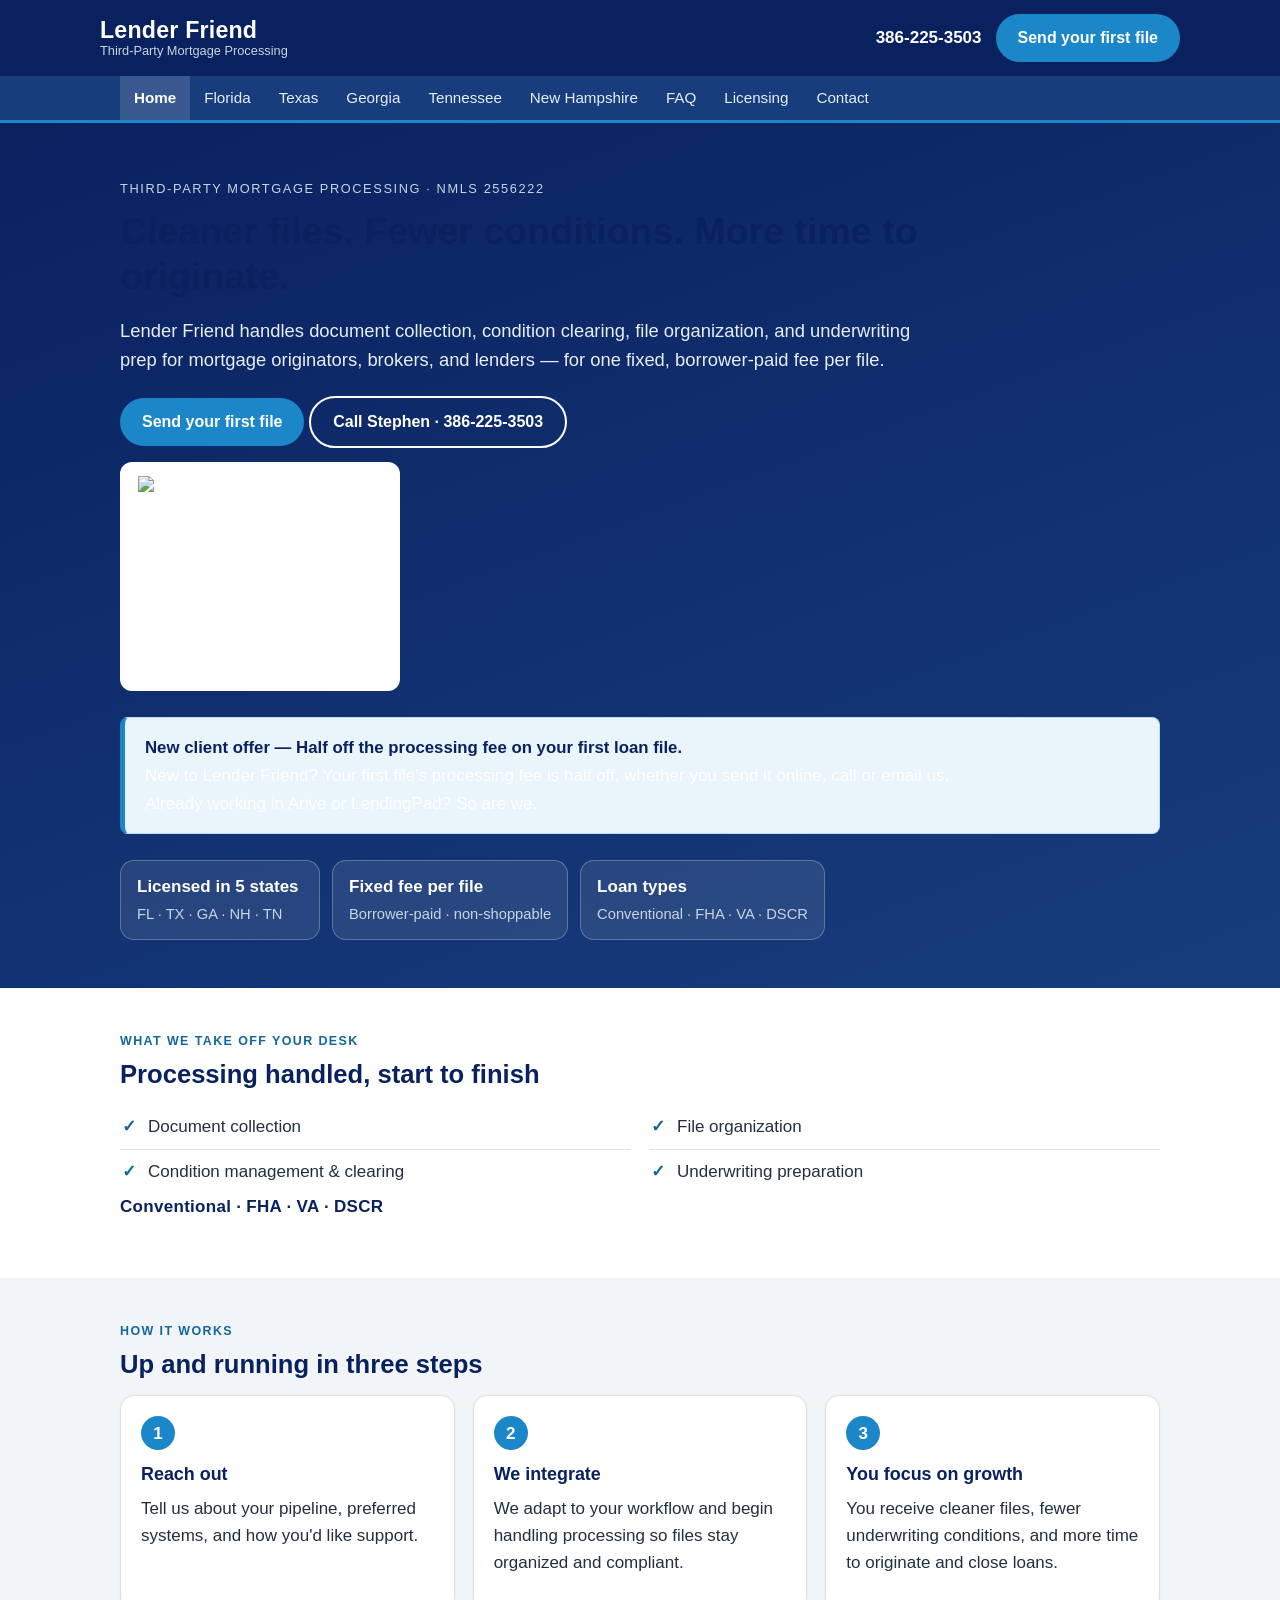
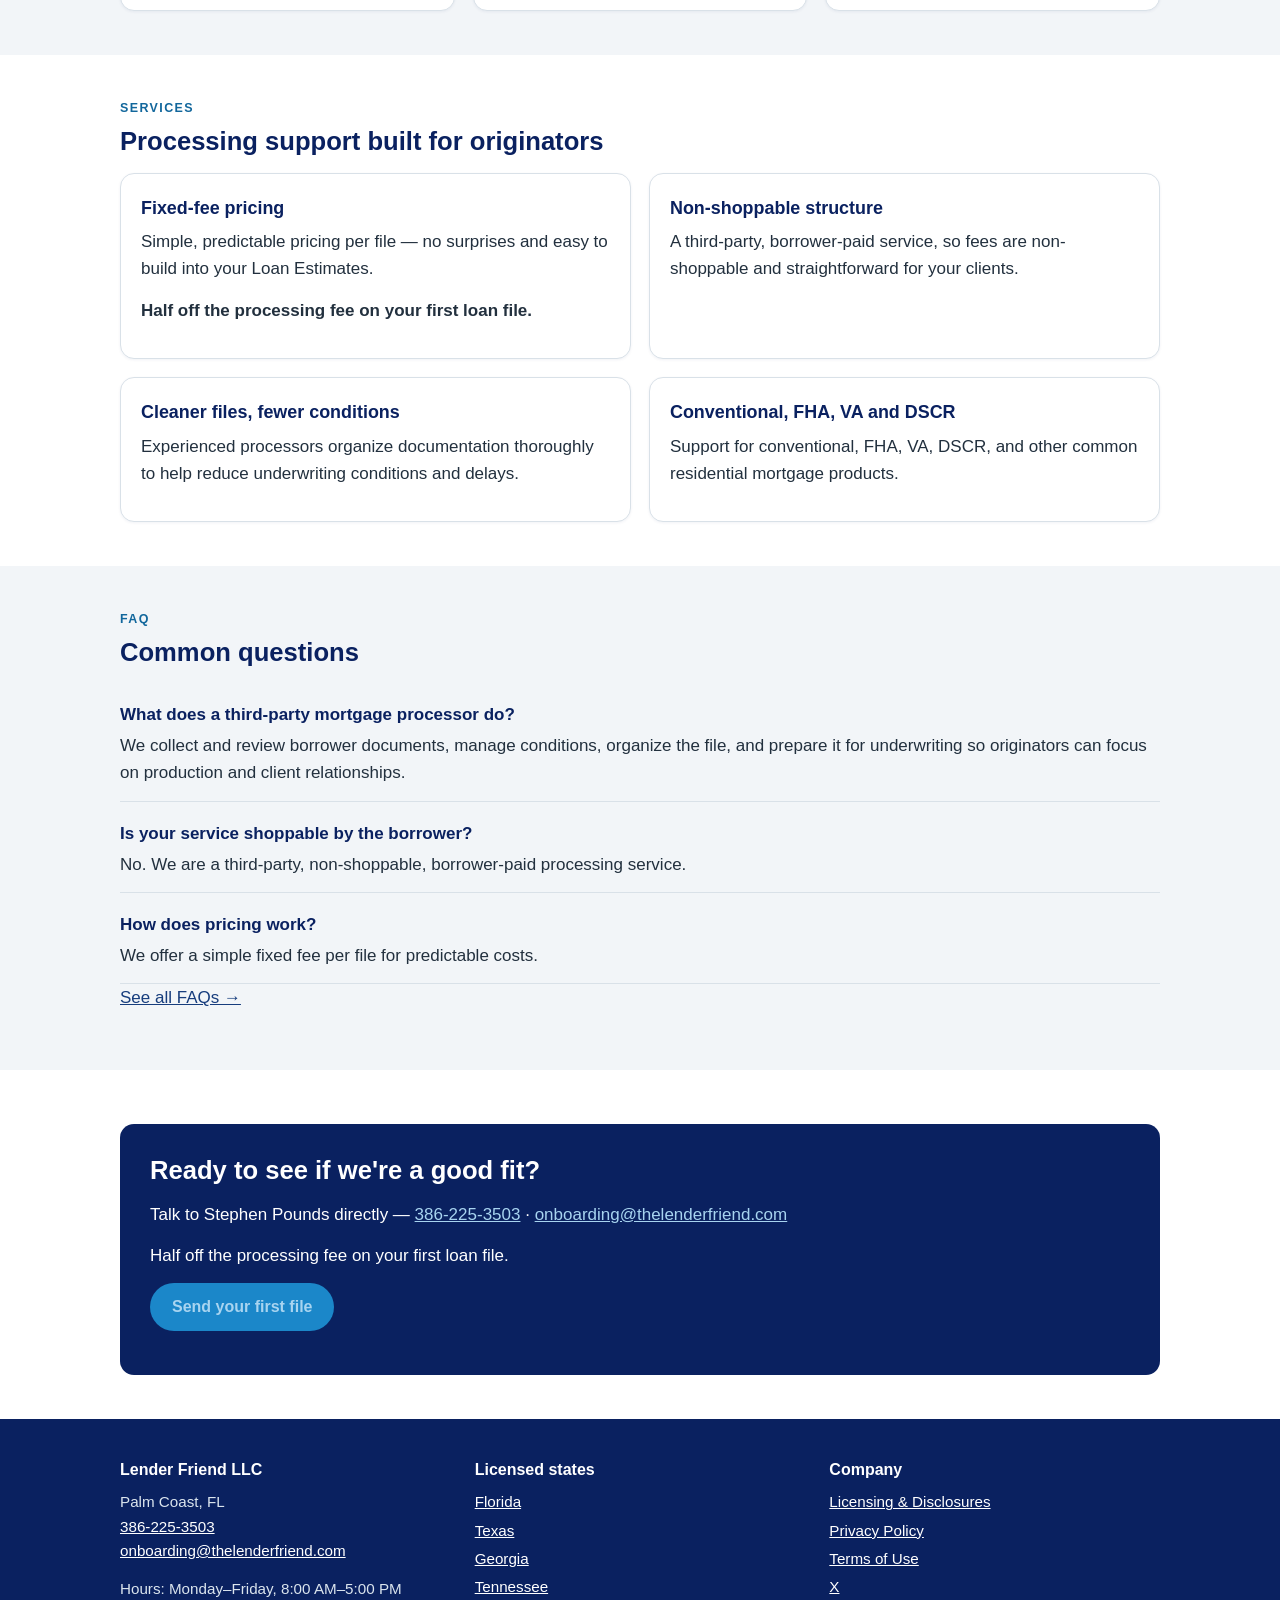
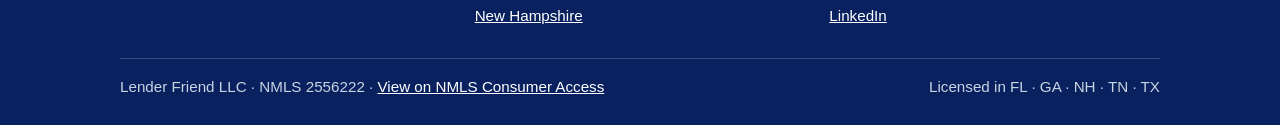
==== index.html @ 9399fd05 "Lender Friend static site: page-for-page rebuild of thelenderfriend.com (logo-matched theme v2)" ====
<!DOCTYPE html>
<html lang="en">
<head>
<meta charset="utf-8">
<meta name="viewport" content="width=device-width, initial-scale=1">
<title>Third-Party Mortgage Processing for Loan Originators</title>
<meta name="description" content="Lender Friend provides third-party mortgage processing — document collection, condition clearing, file organization, and underwriting prep — for one fixed, borrower-paid fee per file. Licensed in FL, TX, GA, NH, and TN.">
<link rel="stylesheet" href="/assets/style.css">
</head>
<body>
<header class="site-header">
  <div class="wrap header-inner">
    <a class="wordmark" href="/">
      <span class="name">Lender Friend</span>
      <span class="tag">Third-Party Mortgage Processing</span>
    </a>
    <div class="header-cta">
      <a class="phone" href="tel:+13862253503">386-225-3503</a>
      <a class="btn" href="/contact">Send your first file</a>
    </div>
  </div>
  <nav class="main-nav" aria-label="Main">
    <div class="wrap">
      <ul>
        <li><a href="/" aria-current="page">Home</a></li>
        <li><a href="/florida-mortgage-processor">Florida</a></li>
        <li><a href="/texas-mortgage-processor">Texas</a></li>
        <li><a href="/georgia-mortgage-processor">Georgia</a></li>
        <li><a href="/tennessee">Tennessee</a></li>
        <li><a href="/new-hampshire">New Hampshire</a></li>
        <li><a href="/faq-ready">FAQ</a></li>
        <li><a href="/licensing">Licensing</a></li>
        <li><a href="/contact">Contact</a></li>
      </ul>
    </div>
  </nav>
</header>

<main>
  <div class="hero">
    <div class="wrap">
      <p class="eyebrow">Third-party mortgage processing · NMLS 2556222</p>
      <h1>Cleaner files. Fewer conditions. More time to originate.</h1>
      <p class="lede">Lender Friend handles document collection, condition clearing, file organization, and underwriting prep for mortgage originators, brokers, and lenders — for one fixed, borrower-paid fee per file.</p>
      <p>
        <a class="btn" href="/contact">Send your first file</a>
        <a class="btn secondary" href="tel:+13862253503">Call Stephen · 386-225-3503</a>
      </p>

      <img class="hero-logo" src="/assets/logo.webp" alt="Lender Friend logo" width="550" height="454">
      <div class="offer-banner">
        <p><span class="offer-title">New client offer — Half off the processing fee on your first loan file.</span></p>
        <p>New to Lender Friend? Your first file's processing fee is half off, whether you send it online, call or email us.</p>
        <p>Already working in Arive or LendingPad? So are we.</p>
      </div>

      <div class="badges">
        <div class="badge"><strong>Licensed in 5 states</strong><span>FL · TX · GA · NH · TN</span></div>
        <div class="badge"><strong>Fixed fee per file</strong><span>Borrower-paid · non-shoppable</span></div>
        <div class="badge"><strong>Loan types</strong><span>Conventional · FHA · VA · DSCR</span></div>
      </div>
    </div>
  </div>

  <section class="block">
    <div class="wrap">
      <p class="kicker">What we take off your desk</p>
      <h2>Processing handled, start to finish</h2>
      <div class="grid cols-2">
        <ul class="checks">
          <li>Document collection</li>
          <li>Condition management &amp; clearing</li>
        </ul>
        <ul class="checks">
          <li>File organization</li>
          <li>Underwriting preparation</li>
        </ul>
      </div>
      <p class="loan-types">Conventional · FHA · VA · DSCR</p>
    </div>
  </section>

  <section class="block alt">
    <div class="wrap">
      <p class="kicker">How it works</p>
      <h2>Up and running in three steps</h2>
      <div class="grid cols-3 steps">
        <div class="step">
          <span class="num">1</span>
          <h3>Reach out</h3>
          <p>Tell us about your pipeline, preferred systems, and how you'd like support.</p>
        </div>
        <div class="step">
          <span class="num">2</span>
          <h3>We integrate</h3>
          <p>We adapt to your workflow and begin handling processing so files stay organized and compliant.</p>
        </div>
        <div class="step">
          <span class="num">3</span>
          <h3>You focus on growth</h3>
          <p>You receive cleaner files, fewer underwriting conditions, and more time to originate and close loans.</p>
        </div>
      </div>
    </div>
  </section>

  <section class="block">
    <div class="wrap">
      <p class="kicker">Services</p>
      <h2>Processing support built for originators</h2>
      <div class="grid cols-2">
        <div class="card">
          <h3>Fixed-fee pricing</h3>
          <p>Simple, predictable pricing per file — no surprises and easy to build into your Loan Estimates.</p>
          <p><strong>Half off the processing fee on your first loan file.</strong></p>
        </div>
        <div class="card">
          <h3>Non-shoppable structure</h3>
          <p>A third-party, borrower-paid service, so fees are non-shoppable and straightforward for your clients.</p>
        </div>
        <div class="card">
          <h3>Cleaner files, fewer conditions</h3>
          <p>Experienced processors organize documentation thoroughly to help reduce underwriting conditions and delays.</p>
        </div>
        <div class="card">
          <h3>Conventional, FHA, VA and DSCR</h3>
          <p>Support for conventional, FHA, VA, DSCR, and other common residential mortgage products.</p>
        </div>
      </div>
    </div>
  </section>

  <section class="block alt">
    <div class="wrap">
      <p class="kicker">FAQ</p>
      <h2>Common questions</h2>
      <div class="faq-item">
        <p class="q">What does a third-party mortgage processor do?</p>
        <p>We collect and review borrower documents, manage conditions, organize the file, and prepare it for underwriting so originators can focus on production and client relationships.</p>
      </div>
      <div class="faq-item">
        <p class="q">Is your service shoppable by the borrower?</p>
        <p>No. We are a third-party, non-shoppable, borrower-paid processing service.</p>
      </div>
      <div class="faq-item">
        <p class="q">How does pricing work?</p>
        <p>We offer a simple fixed fee per file for predictable costs.</p>
      </div>
      <p><a href="/faq-ready">See all FAQs →</a></p>
    </div>
  </section>

  <section class="block">
    <div class="wrap">
      <div class="cta-band">
        <h2>Ready to see if we're a good fit?</h2>
        <p>Talk to Stephen Pounds directly — <a href="tel:+13862253503">386-225-3503</a> · <a href="mailto:onboarding@thelenderfriend.com">onboarding@thelenderfriend.com</a></p>
        <p>Half off the processing fee on your first loan file.</p>
        <p><a class="btn" href="/contact">Send your first file</a></p>
      </div>
    </div>
  </section>
</main>

<footer class="site-footer">
  <div class="wrap">
    <div class="footer-grid">
      <div>
        <h3>Lender Friend LLC</h3>
        <p>Palm Coast, FL<br>
        <a href="tel:+13862253503">386-225-3503</a><br>
        <a href="mailto:onboarding@thelenderfriend.com">onboarding@thelenderfriend.com</a></p>
        <p>Hours: Monday–Friday, 8:00 AM–5:00 PM</p>
      </div>
      <div>
        <h3>Licensed states</h3>
        <ul>
          <li><a href="/florida-mortgage-processor">Florida</a></li>
          <li><a href="/texas-mortgage-processor">Texas</a></li>
          <li><a href="/georgia-mortgage-processor">Georgia</a></li>
          <li><a href="/tennessee">Tennessee</a></li>
          <li><a href="/new-hampshire">New Hampshire</a></li>
        </ul>
      </div>
      <div>
        <h3>Company</h3>
        <ul>
          <li><a href="/licensing">Licensing &amp; Disclosures</a></li>
          <li><a href="/privacy">Privacy Policy</a></li>
          <li><a href="/terms">Terms of Use</a></li>
          <li><a href="https://x.com/TheLenderFriend" rel="noopener">X</a></li>
          <li><a href="https://www.linkedin.com/company/thelenderfriend" rel="noopener">LinkedIn</a></li>
        </ul>
      </div>
    </div>
    <div class="footer-bottom">
      <span>Lender Friend LLC · NMLS 2556222 · <a href="https://www.nmlsconsumeraccess.org" rel="noopener">View on NMLS Consumer Access</a></span>
      <span>Licensed in FL · GA · NH · TN · TX</span>
    </div>
  </div>
</footer>
</body>
</html>
---- assets/style.css ----
/* Lender Friend — static site styles. No frameworks, no build step. */
:root{
  --navy:#0a2160;
  --navy-light:#173d7d;
  --accent:#1b87c9;
  --accent-dark:#12679c;
  --ink:#22303e;
  --muted:#5a6a78;
  --bg:#ffffff;
  --bg-alt:#f2f5f8;
  --line:#d9e1e8;
  --radius:14px;
}
*{box-sizing:border-box}
html{scroll-behavior:smooth}
body{
  margin:0;
  font-family:-apple-system,BlinkMacSystemFont,"Segoe UI",Roboto,"Helvetica Neue",Arial,sans-serif;
  color:var(--ink);
  background:var(--bg);
  line-height:1.6;
  font-size:17px;
}
a{color:var(--navy-light);text-decoration:underline}
a:hover{color:var(--accent-dark)}
.wrap{max-width:1080px;margin:0 auto;padding:0 20px}

/* Header */
.site-header{background:var(--navy);color:#fff}
.header-inner{display:flex;align-items:center;justify-content:space-between;gap:16px;padding:14px 0;flex-wrap:wrap}
.wordmark{color:#fff;text-decoration:none;line-height:1.15}
.wordmark .name{display:block;font-size:1.45rem;font-weight:700;letter-spacing:.2px}
.wordmark .tag{display:block;font-size:.8rem;color:#c8d5e2;font-weight:400}
.header-cta{display:flex;align-items:center;gap:14px;flex-wrap:wrap}
.header-cta .phone{color:#fff;text-decoration:none;font-weight:600;white-space:nowrap}
.btn{display:inline-block;background:var(--accent);color:#fff;text-decoration:none;font-weight:600;
  padding:11px 22px;border-radius:999px;border:0;cursor:pointer;font-size:1rem;transition:background .15s ease}
.btn:hover{background:var(--accent-dark);color:#fff}
.btn.secondary{background:transparent;border:2px solid #fff;color:#fff}
.btn.secondary:hover{border-color:#7fc3e8;color:#7fc3e8}
.main-nav{background:var(--navy-light);border-bottom:3px solid var(--accent)}
.main-nav ul{list-style:none;margin:0;padding:0;display:flex;flex-wrap:wrap}
.main-nav a{display:block;color:#e7eef5;text-decoration:none;padding:10px 14px;font-size:.95rem}
.main-nav a:hover{background:rgba(255,255,255,.08);color:#fff}
.main-nav a[aria-current="page"]{background:rgba(255,255,255,.14);color:#fff;font-weight:600}

/* Hero */
.hero{background:linear-gradient(160deg,var(--navy) 0%,var(--navy-light) 100%);color:#fff;padding:56px 0 48px}
.hero .eyebrow{text-transform:uppercase;letter-spacing:1.6px;font-size:.8rem;color:#c8d5e2;margin:0 0 10px}
.hero h1{font-size:2.35rem;line-height:1.2;margin:0 0 16px;max-width:22em}
.hero p.lede{font-size:1.15rem;color:#e7eef5;max-width:44em;margin:0 0 22px}
.hero .badges{display:flex;gap:12px;flex-wrap:wrap;margin-top:26px}
.badge{background:rgba(255,255,255,.09);border:1px solid rgba(255,255,255,.25);border-radius:var(--radius);
  padding:12px 16px;min-width:200px}
.badge strong{display:block;color:#fff}
.badge span{color:#c8d5e2;font-size:.92rem}
.offer-banner{background:#eaf4fb;border:1px solid #bcdcf2;border-left:5px solid var(--accent);
  border-radius:8px;padding:16px 20px;margin:26px 0}
.offer-banner p{margin:0}
.offer-banner .offer-title{font-weight:700;color:var(--navy);font-size:1.05rem}
.offer-banner .fineprint{font-size:.88rem;color:var(--muted);margin-top:6px}

/* Sections */
section.block{padding:44px 0}
section.block.alt{background:var(--bg-alt)}
.kicker{text-transform:uppercase;letter-spacing:1.4px;font-size:.78rem;color:var(--accent-dark);
  font-weight:700;margin:0 0 6px}
h1{font-size:2rem;line-height:1.25;color:var(--navy)}
h2{font-size:1.6rem;line-height:1.3;color:var(--navy);margin:0 0 14px}
h3{font-size:1.12rem;color:var(--navy);margin:0 0 6px}
p{margin:0 0 14px}
.grid{display:grid;gap:18px}
.grid.cols-2{grid-template-columns:repeat(2,1fr)}
.grid.cols-3{grid-template-columns:repeat(3,1fr)}
.grid.cols-4{grid-template-columns:repeat(4,1fr)}
.card{background:#fff;border:1px solid var(--line);border-radius:var(--radius);padding:20px;
  box-shadow:0 1px 3px rgba(10,33,96,.06)}
section.alt .card{background:#fff}
ul.checks{list-style:none;margin:0;padding:0}
ul.checks li{padding:8px 0 8px 28px;position:relative;border-bottom:1px solid var(--line)}
ul.checks li:last-child{border-bottom:0}
ul.checks li::before{content:"✓";position:absolute;left:2px;color:var(--accent-dark);font-weight:700}
.steps{counter-reset:step}
.step{background:#fff;border:1px solid var(--line);border-radius:var(--radius);padding:20px;
  box-shadow:0 1px 3px rgba(10,33,96,.06)}
.step .num{display:inline-flex;align-items:center;justify-content:center;width:34px;height:34px;
  border-radius:50%;background:var(--accent);color:#fff;font-weight:700;margin-bottom:10px}
.faq-item{border-bottom:1px solid var(--line);padding:14px 0}
.faq-item:last-child{border-bottom:0}
.faq-item p{margin:4px 0 0}
.faq-item .q{font-weight:700;color:var(--navy)}
.loan-types{font-weight:600;color:var(--navy);letter-spacing:.3px}
table.licenses{width:100%;border-collapse:collapse;margin:14px 0 20px}
table.licenses th,table.licenses td{border:1px solid var(--line);padding:10px 12px;text-align:left}
table.licenses th{background:var(--navy);color:#fff}
table.licenses tr:nth-child(even) td{background:var(--bg-alt)}
.cta-band{background:var(--navy);color:#fff;border-radius:var(--radius);padding:30px;margin:10px 0 0}
.cta-band h2{color:#fff}
.cta-band a{color:#a8d4f0}
.state-links{font-size:.95rem;color:var(--muted)}
.legal h2{margin-top:30px}
.legal h2:first-of-type{margin-top:18px}

/* Contact form */
form.contact{display:grid;gap:14px;max-width:640px}
form.contact label{font-weight:600;color:var(--navy);display:block;margin-bottom:4px}
form.contact input,form.contact textarea{width:100%;padding:11px 12px;border:1px solid var(--line);
  border-radius:8px;font:inherit;background:#fff}
form.contact input:focus,form.contact textarea:focus{outline:2px solid var(--accent);outline-offset:1px}
.form-note{font-size:.9rem;color:var(--muted)}

/* Footer */
.site-footer{background:var(--navy);color:#dbe5ee;margin-top:0;padding:38px 0 26px;font-size:.95rem}
.site-footer a{color:#fff}
.footer-grid{display:grid;grid-template-columns:repeat(3,1fr);gap:24px}
.site-footer h3{color:#fff;font-size:1rem;margin-bottom:8px}
.site-footer ul{list-style:none;margin:0;padding:0}
.site-footer li{margin:4px 0}
.footer-bottom{border-top:1px solid rgba(255,255,255,.2);margin-top:26px;padding-top:16px;
  display:flex;justify-content:space-between;gap:14px;flex-wrap:wrap;color:#c8d5e2}

@media (max-width:820px){
  .grid.cols-2,.grid.cols-3,.grid.cols-4,.footer-grid{grid-template-columns:1fr}
  .hero h1{font-size:1.8rem}
  h1{font-size:1.6rem}
  .header-inner{flex-direction:column;align-items:flex-start}
}
.hero-logo{max-width:280px;width:60%;height:auto;display:block;margin:.5rem 0 1.25rem;background:#fff;padding:14px 18px;border-radius:12px}
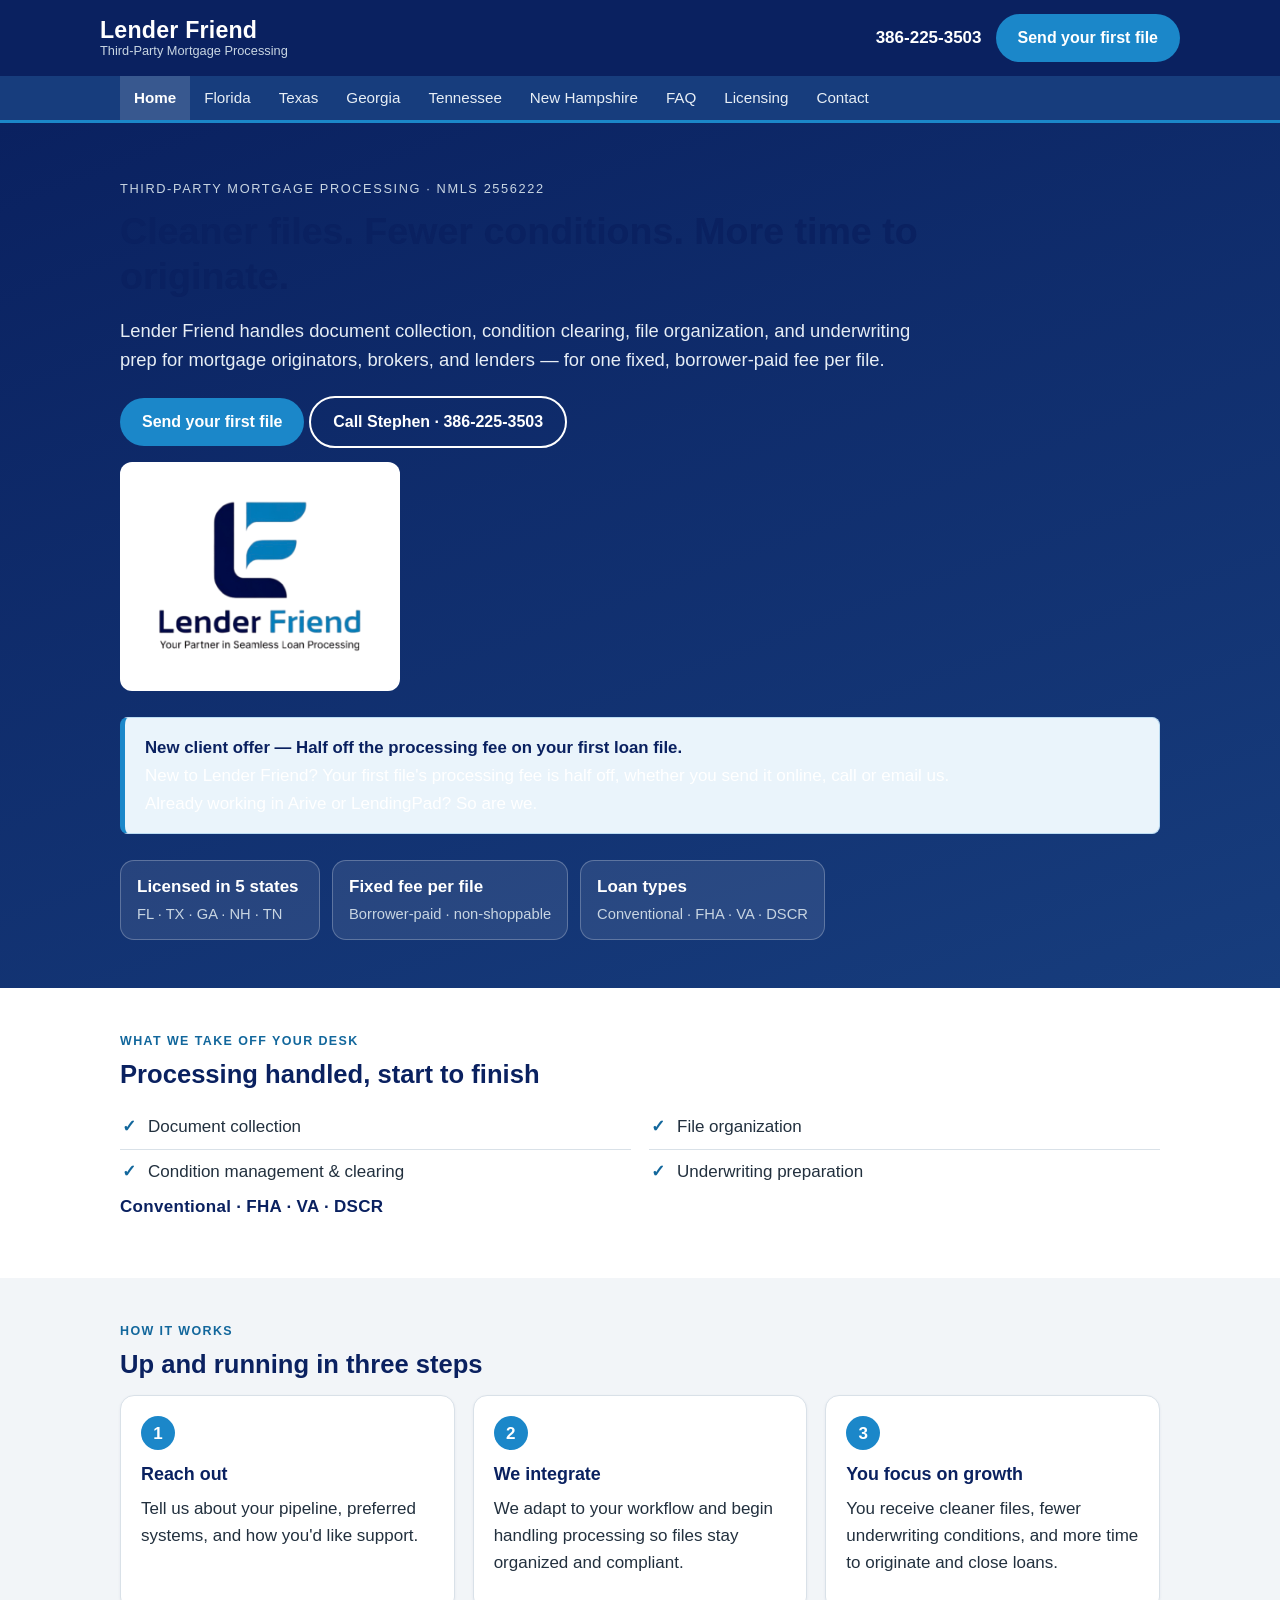
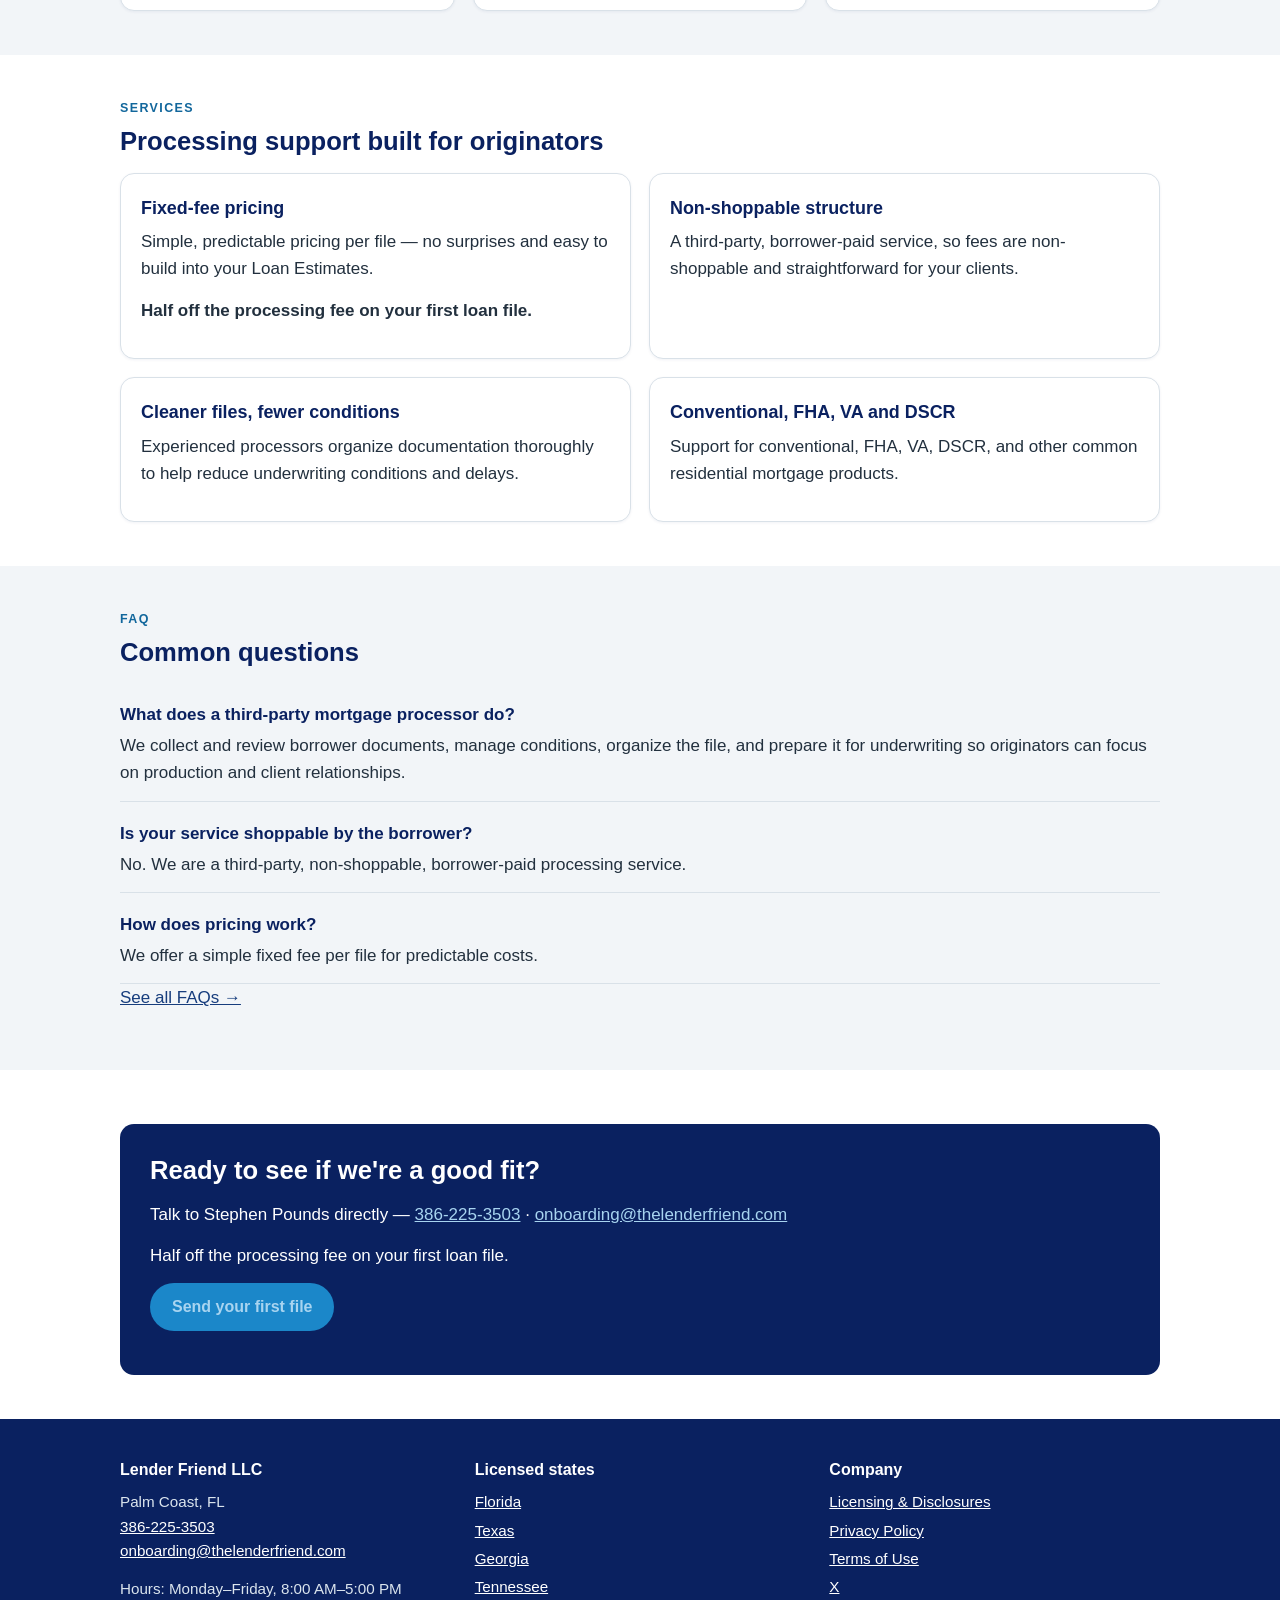
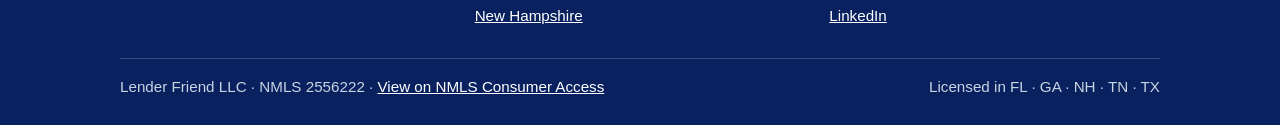
==== commit c6d591a0: "Embed logo as data URI on home pages (binary assets cannot ride the snapshot push)" ====
--- a/index.html
+++ b/index.html
@@ -47,7 +47,7 @@
         <a class="btn secondary" href="tel:+13862253503">Call Stephen · 386-225-3503</a>
       </p>
 
-      <img class="hero-logo" src="/assets/logo.webp" alt="Lender Friend logo" width="550" height="454">
+      <img class="hero-logo" src="[data-uri]" alt="Lender Friend logo" width="550" height="454">
       <div class="offer-banner">
         <p><span class="offer-title">New client offer — Half off the processing fee on your first loan file.</span></p>
         <p>New to Lender Friend? Your first file's processing fee is half off, whether you send it online, call or email us.</p>
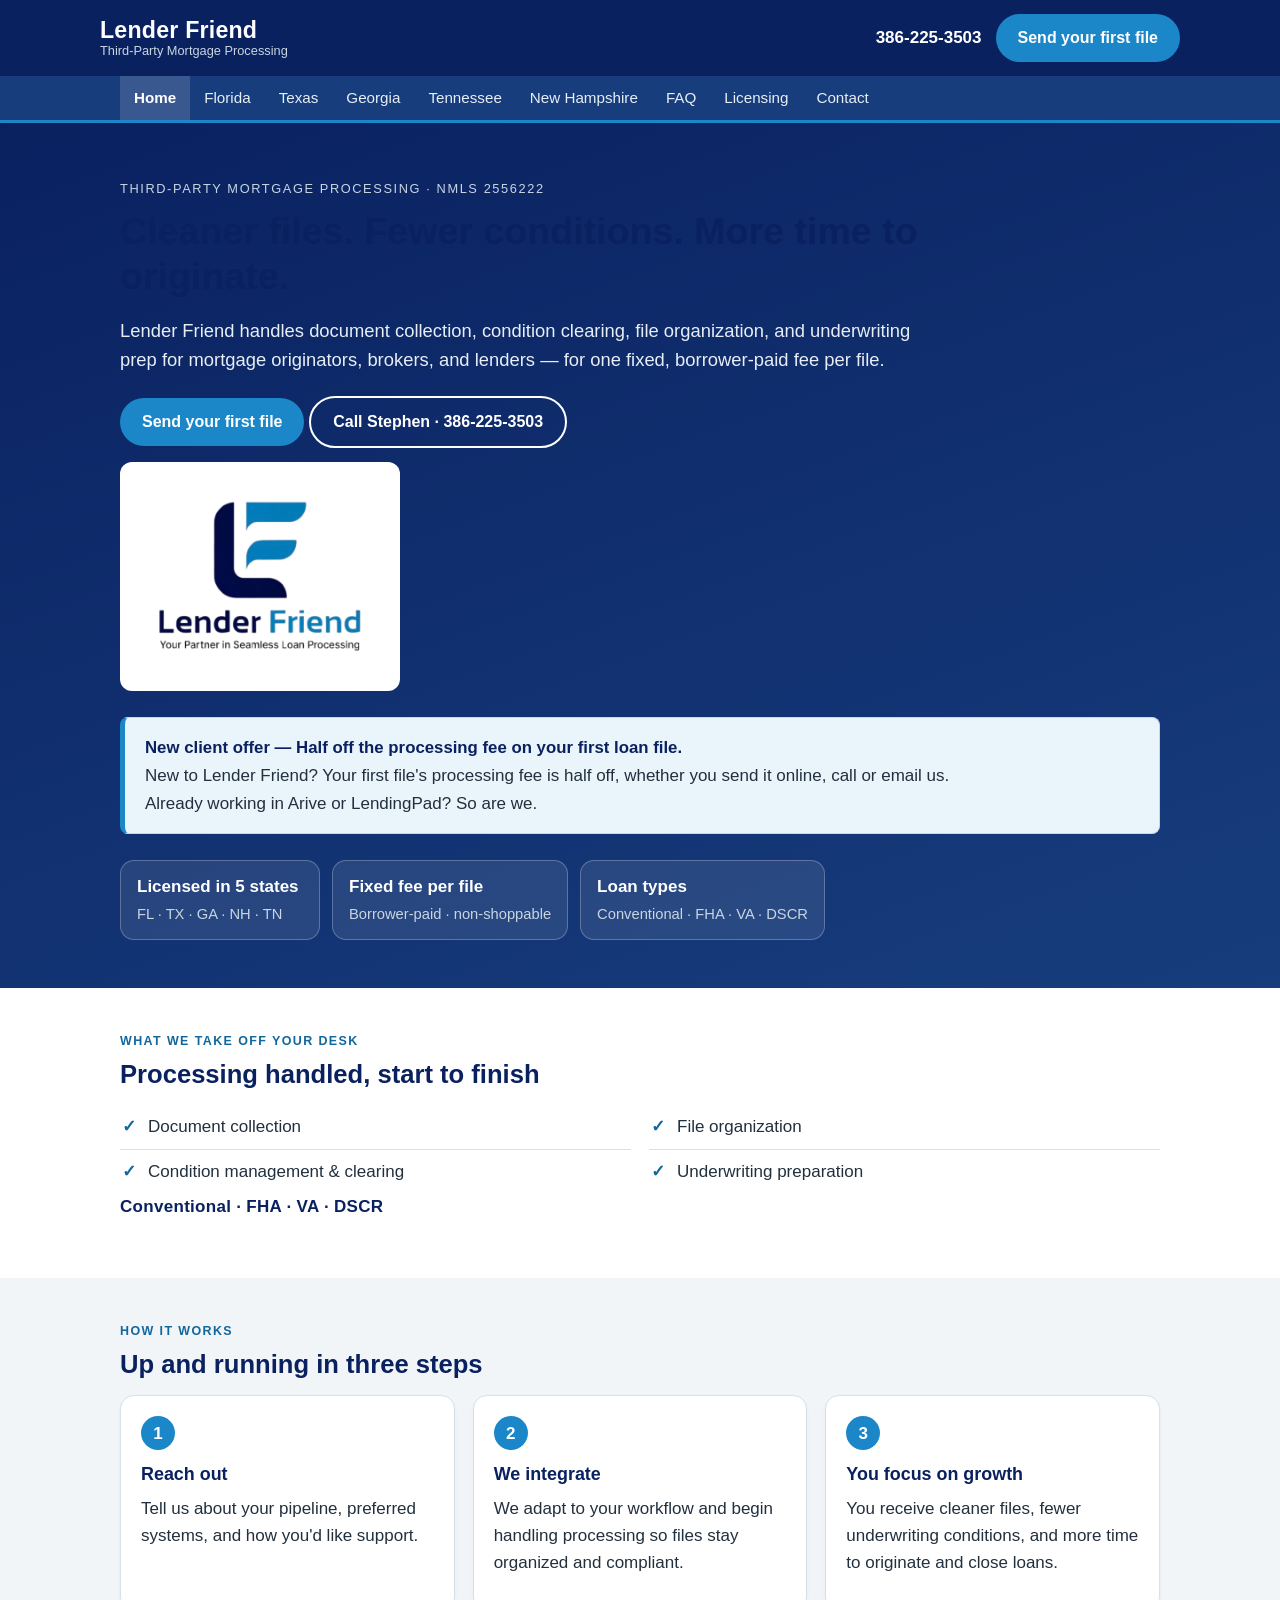
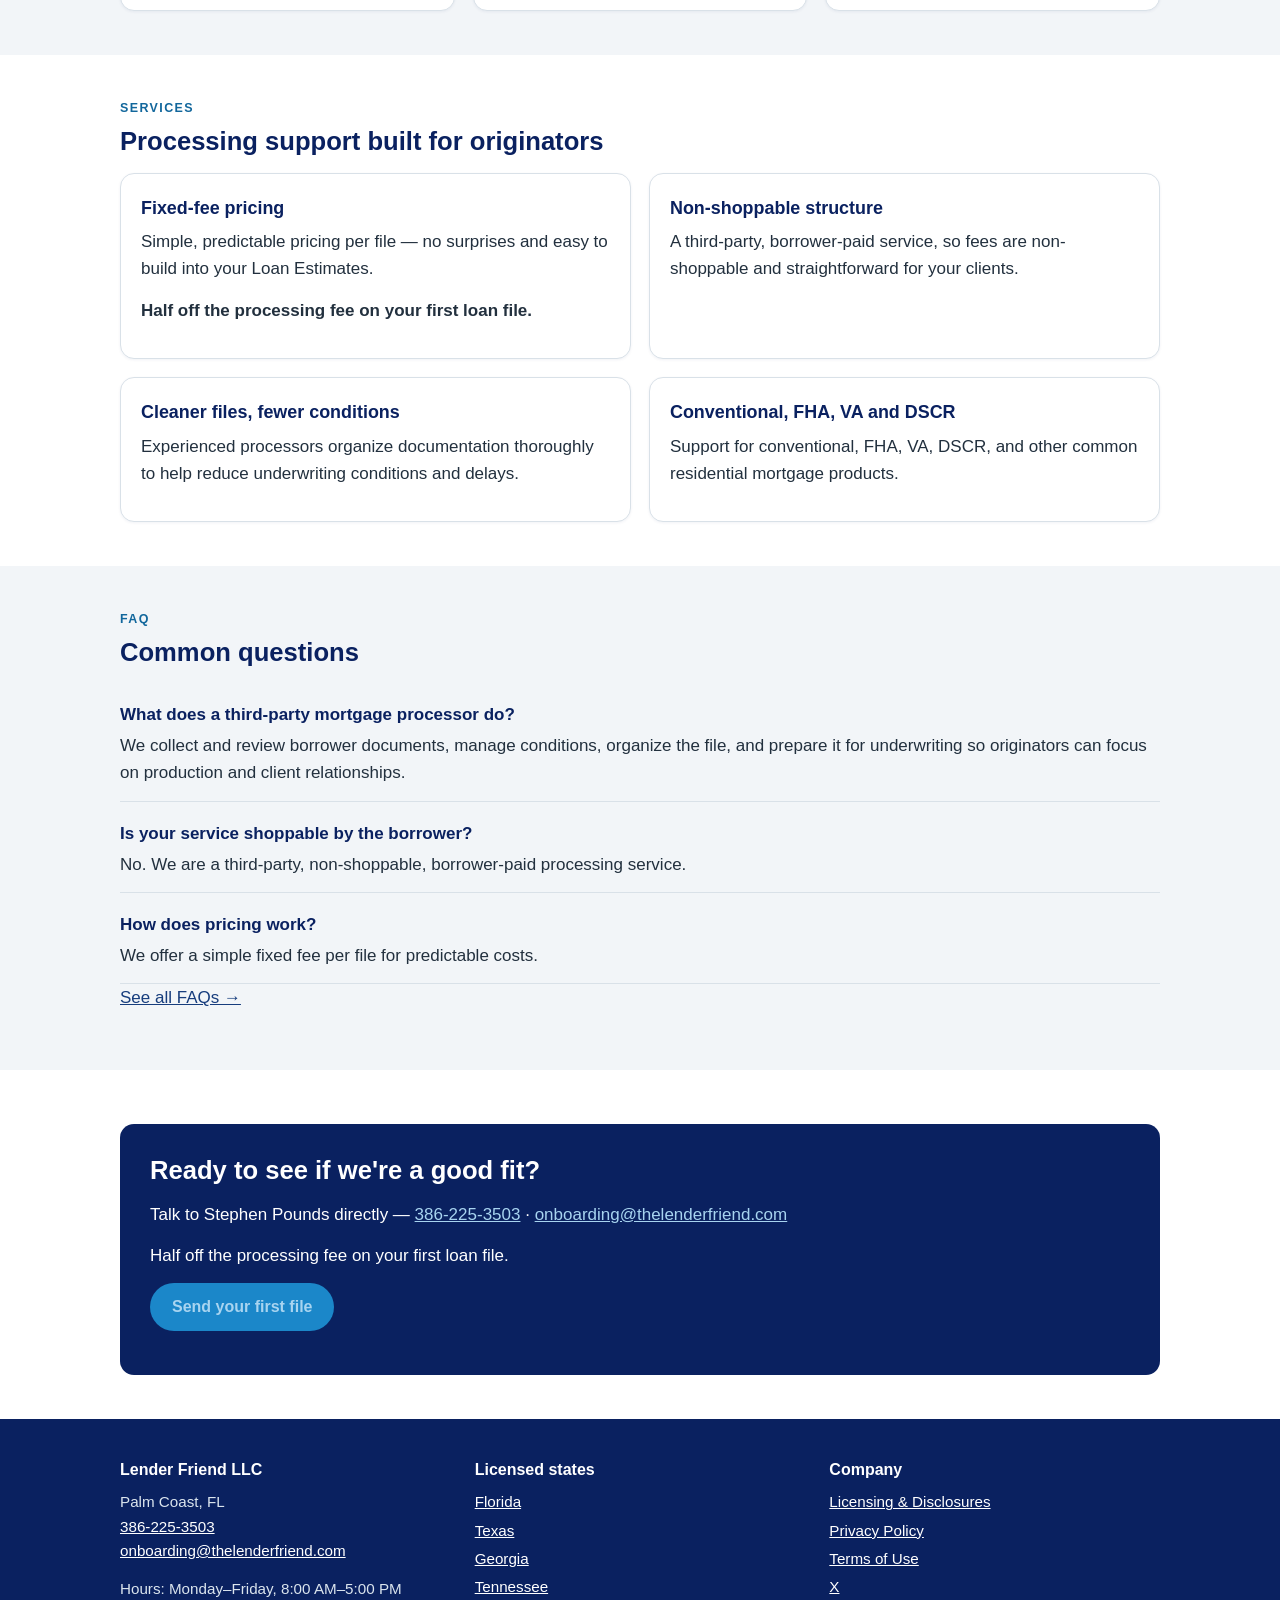
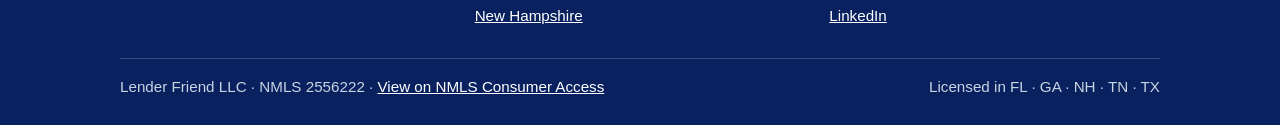
==== commit c8994a83: "Cache-bust stylesheet (v=2) so the banner readability fix shows immediately" ====
--- a/index.html
+++ b/index.html
@@ -5,32 +5,32 @@
 <meta name="viewport" content="width=device-width, initial-scale=1">
 <title>Third-Party Mortgage Processing for Loan Originators</title>
 <meta name="description" content="Lender Friend provides third-party mortgage processing — document collection, condition clearing, file organization, and underwriting prep — for one fixed, borrower-paid fee per file. Licensed in FL, TX, GA, NH, and TN.">
-<link rel="stylesheet" href="/assets/style.css">
+<link rel="stylesheet" href="assets/style.css?v=2">
 </head>
 <body>
 <header class="site-header">
   <div class="wrap header-inner">
-    <a class="wordmark" href="/">
+    <a class="wordmark" href="./">
       <span class="name">Lender Friend</span>
       <span class="tag">Third-Party Mortgage Processing</span>
     </a>
     <div class="header-cta">
       <a class="phone" href="tel:+13862253503">386-225-3503</a>
-      <a class="btn" href="/contact">Send your first file</a>
+      <a class="btn" href="contact/">Send your first file</a>
     </div>
   </div>
   <nav class="main-nav" aria-label="Main">
     <div class="wrap">
       <ul>
-        <li><a href="/" aria-current="page">Home</a></li>
-        <li><a href="/florida-mortgage-processor">Florida</a></li>
-        <li><a href="/texas-mortgage-processor">Texas</a></li>
-        <li><a href="/georgia-mortgage-processor">Georgia</a></li>
-        <li><a href="/tennessee">Tennessee</a></li>
-        <li><a href="/new-hampshire">New Hampshire</a></li>
-        <li><a href="/faq-ready">FAQ</a></li>
-        <li><a href="/licensing">Licensing</a></li>
-        <li><a href="/contact">Contact</a></li>
+        <li><a href="./" aria-current="page">Home</a></li>
+        <li><a href="florida-mortgage-processor/">Florida</a></li>
+        <li><a href="texas-mortgage-processor/">Texas</a></li>
+        <li><a href="georgia-mortgage-processor/">Georgia</a></li>
+        <li><a href="tennessee/">Tennessee</a></li>
+        <li><a href="new-hampshire/">New Hampshire</a></li>
+        <li><a href="faq-ready/">FAQ</a></li>
+        <li><a href="licensing/">Licensing</a></li>
+        <li><a href="contact/">Contact</a></li>
       </ul>
     </div>
   </nav>
@@ -43,7 +43,7 @@
       <h1>Cleaner files. Fewer conditions. More time to originate.</h1>
       <p class="lede">Lender Friend handles document collection, condition clearing, file organization, and underwriting prep for mortgage originators, brokers, and lenders — for one fixed, borrower-paid fee per file.</p>
       <p>
-        <a class="btn" href="/contact">Send your first file</a>
+        <a class="btn" href="contact/">Send your first file</a>
         <a class="btn secondary" href="tel:+13862253503">Call Stephen · 386-225-3503</a>
       </p>
 
@@ -146,7 +146,7 @@
         <p class="q">How does pricing work?</p>
         <p>We offer a simple fixed fee per file for predictable costs.</p>
       </div>
-      <p><a href="/faq-ready">See all FAQs →</a></p>
+      <p><a href="faq-ready/">See all FAQs →</a></p>
     </div>
   </section>
 
@@ -156,7 +156,7 @@
         <h2>Ready to see if we're a good fit?</h2>
         <p>Talk to Stephen Pounds directly — <a href="tel:+13862253503">386-225-3503</a> · <a href="mailto:onboarding@thelenderfriend.com">onboarding@thelenderfriend.com</a></p>
         <p>Half off the processing fee on your first loan file.</p>
-        <p><a class="btn" href="/contact">Send your first file</a></p>
+        <p><a class="btn" href="contact/">Send your first file</a></p>
       </div>
     </div>
   </section>
@@ -175,19 +175,19 @@
       <div>
         <h3>Licensed states</h3>
         <ul>
-          <li><a href="/florida-mortgage-processor">Florida</a></li>
-          <li><a href="/texas-mortgage-processor">Texas</a></li>
-          <li><a href="/georgia-mortgage-processor">Georgia</a></li>
-          <li><a href="/tennessee">Tennessee</a></li>
-          <li><a href="/new-hampshire">New Hampshire</a></li>
+          <li><a href="florida-mortgage-processor/">Florida</a></li>
+          <li><a href="texas-mortgage-processor/">Texas</a></li>
+          <li><a href="georgia-mortgage-processor/">Georgia</a></li>
+          <li><a href="tennessee/">Tennessee</a></li>
+          <li><a href="new-hampshire/">New Hampshire</a></li>
         </ul>
       </div>
       <div>
         <h3>Company</h3>
         <ul>
-          <li><a href="/licensing">Licensing &amp; Disclosures</a></li>
-          <li><a href="/privacy">Privacy Policy</a></li>
-          <li><a href="/terms">Terms of Use</a></li>
+          <li><a href="licensing/">Licensing &amp; Disclosures</a></li>
+          <li><a href="privacy/">Privacy Policy</a></li>
+          <li><a href="terms/">Terms of Use</a></li>
           <li><a href="https://x.com/TheLenderFriend" rel="noopener">X</a></li>
           <li><a href="https://www.linkedin.com/company/thelenderfriend" rel="noopener">LinkedIn</a></li>
         </ul>
--- a/assets/style.css
+++ b/assets/style.css
@@ -55,7 +55,7 @@
 .badge strong{display:block;color:#fff}
 .badge span{color:#c8d5e2;font-size:.92rem}
 .offer-banner{background:#eaf4fb;border:1px solid #bcdcf2;border-left:5px solid var(--accent);
-  border-radius:8px;padding:16px 20px;margin:26px 0}
+  border-radius:8px;padding:16px 20px;margin:26px 0;color:var(--ink)}
 .offer-banner p{margin:0}
 .offer-banner .offer-title{font-weight:700;color:var(--navy);font-size:1.05rem}
 .offer-banner .fineprint{font-size:.88rem;color:var(--muted);margin-top:6px}
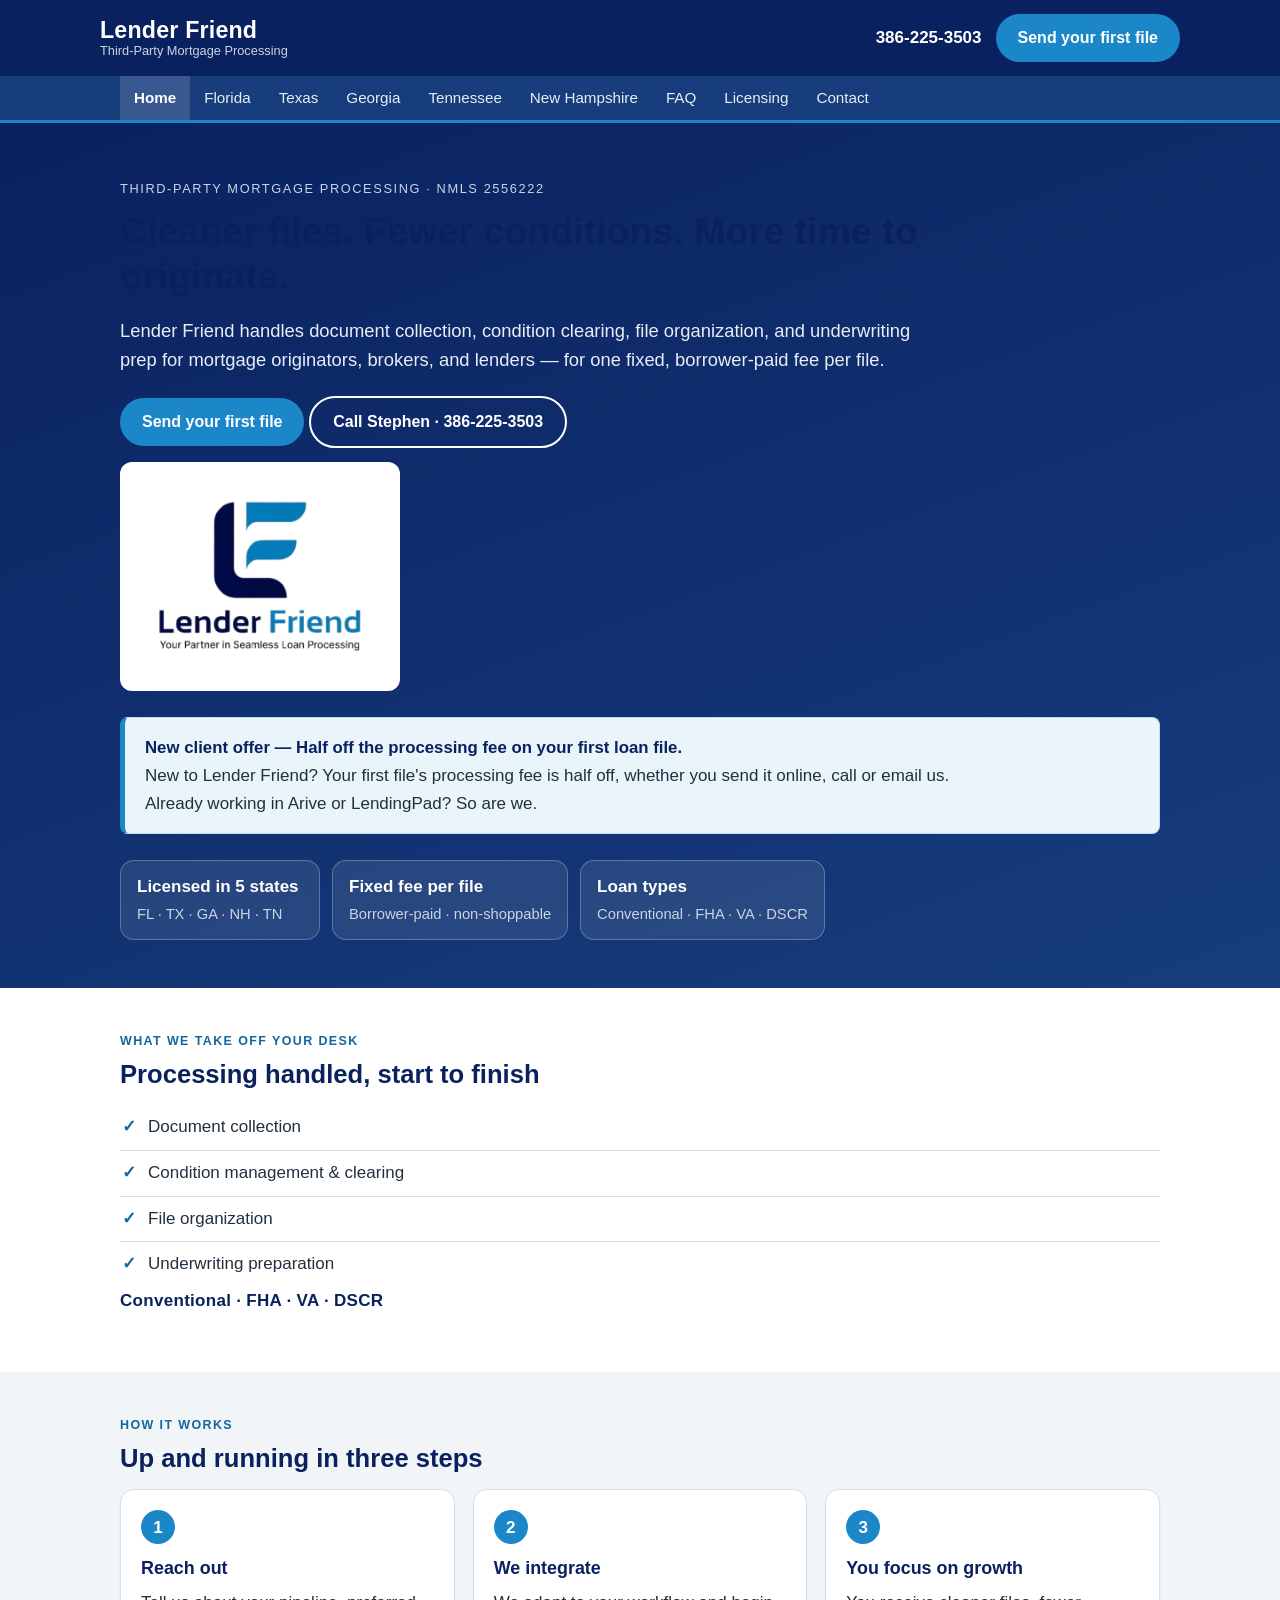
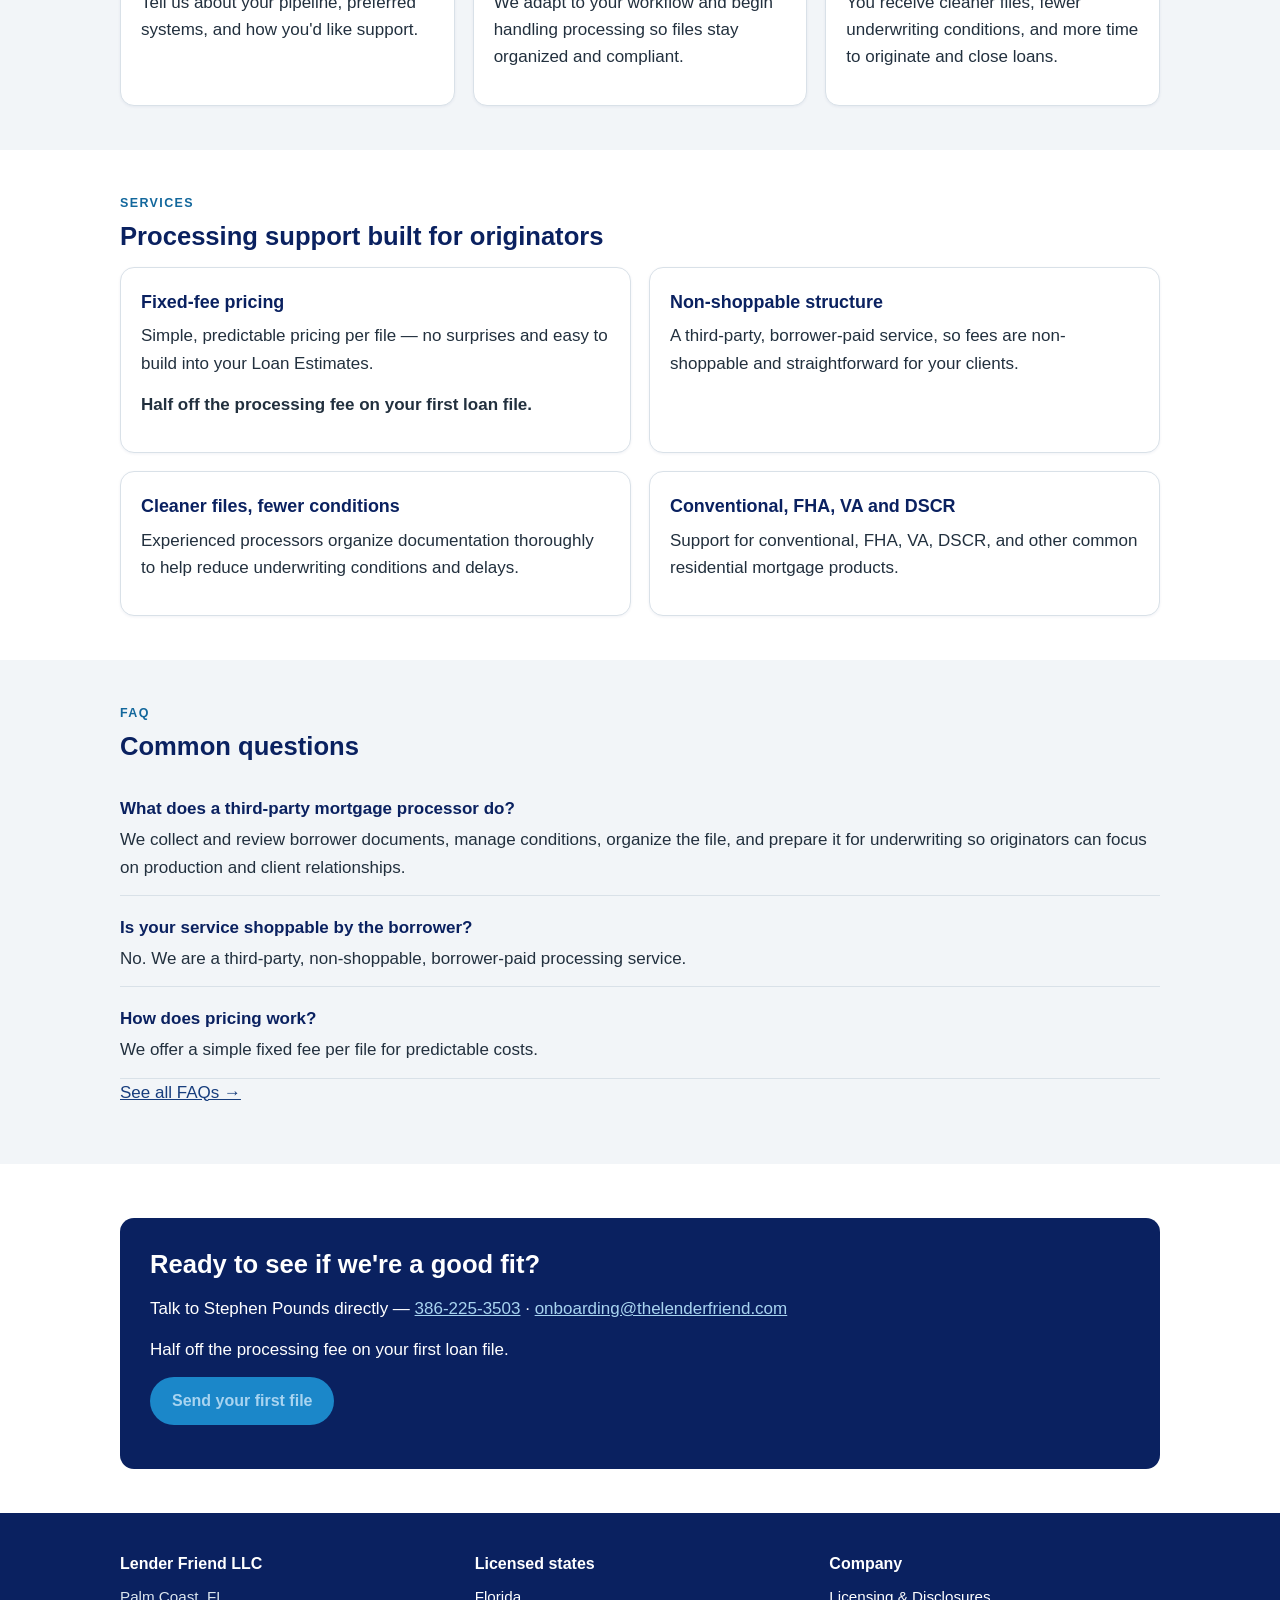
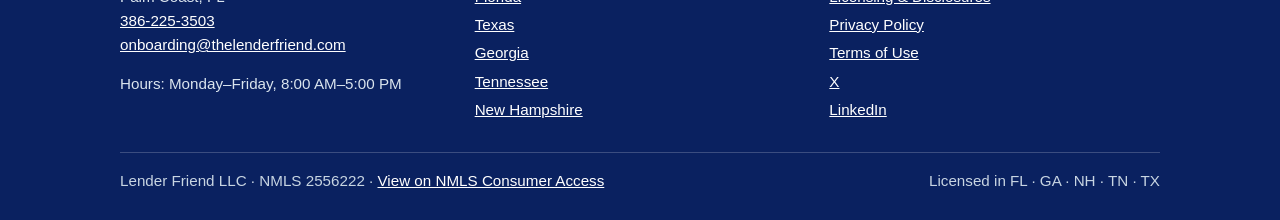
==== commit fcccf33b: "Fix checklist spacing: merge split lists into one so dividers and row spacing are uniform" ====
--- a/index.html
+++ b/index.html
@@ -5,7 +5,7 @@
 <meta name="viewport" content="width=device-width, initial-scale=1">
 <title>Third-Party Mortgage Processing for Loan Originators</title>
 <meta name="description" content="Lender Friend provides third-party mortgage processing — document collection, condition clearing, file organization, and underwriting prep — for one fixed, borrower-paid fee per file. Licensed in FL, TX, GA, NH, and TN.">
-<link rel="stylesheet" href="assets/style.css?v=2">
+<link rel="stylesheet" href="assets/style.css?v=3">
 </head>
 <body>
 <header class="site-header">
@@ -66,16 +66,12 @@
     <div class="wrap">
       <p class="kicker">What we take off your desk</p>
       <h2>Processing handled, start to finish</h2>
-      <div class="grid cols-2">
-        <ul class="checks">
-          <li>Document collection</li>
-          <li>Condition management &amp; clearing</li>
-        </ul>
-        <ul class="checks">
-          <li>File organization</li>
-          <li>Underwriting preparation</li>
-        </ul>
-      </div>
+      <ul class="checks">
+        <li>Document collection</li>
+        <li>Condition management &amp; clearing</li>
+        <li>File organization</li>
+        <li>Underwriting preparation</li>
+      </ul>
       <p class="loan-types">Conventional · FHA · VA · DSCR</p>
     </div>
   </section>
--- a/assets/style.css
+++ b/assets/style.css
@@ -77,9 +77,9 @@
   box-shadow:0 1px 3px rgba(10,33,96,.06)}
 section.alt .card{background:#fff}
 ul.checks{list-style:none;margin:0;padding:0}
-ul.checks li{padding:8px 0 8px 28px;position:relative;border-bottom:1px solid var(--line)}
+ul.checks li{padding:10px 0 10px 28px;position:relative;border-bottom:1px solid var(--line);line-height:1.45}
 ul.checks li:last-child{border-bottom:0}
-ul.checks li::before{content:"✓";position:absolute;left:2px;color:var(--accent-dark);font-weight:700}
+ul.checks li::before{content:"✓";position:absolute;left:2px;top:10px;color:var(--accent-dark);font-weight:700}
 .steps{counter-reset:step}
 .step{background:#fff;border:1px solid var(--line);border-radius:var(--radius);padding:20px;
   box-shadow:0 1px 3px rgba(10,33,96,.06)}
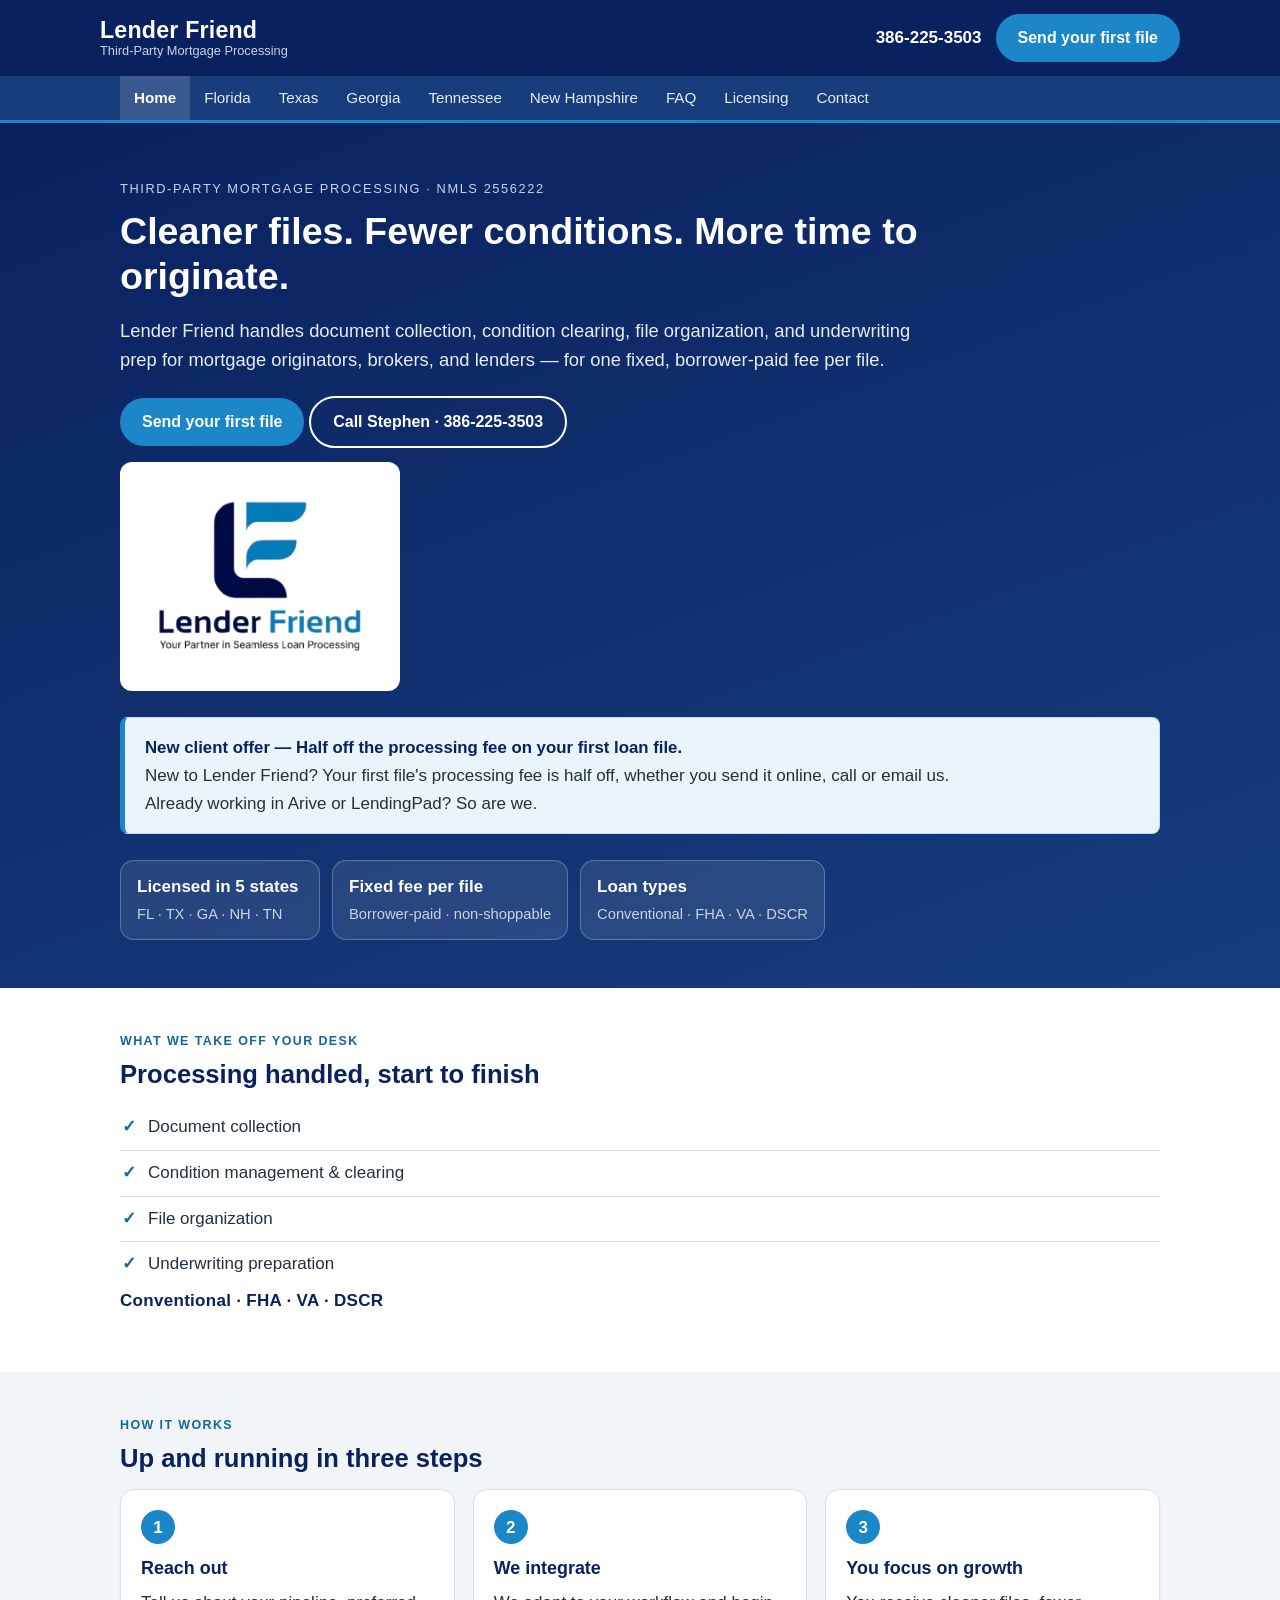
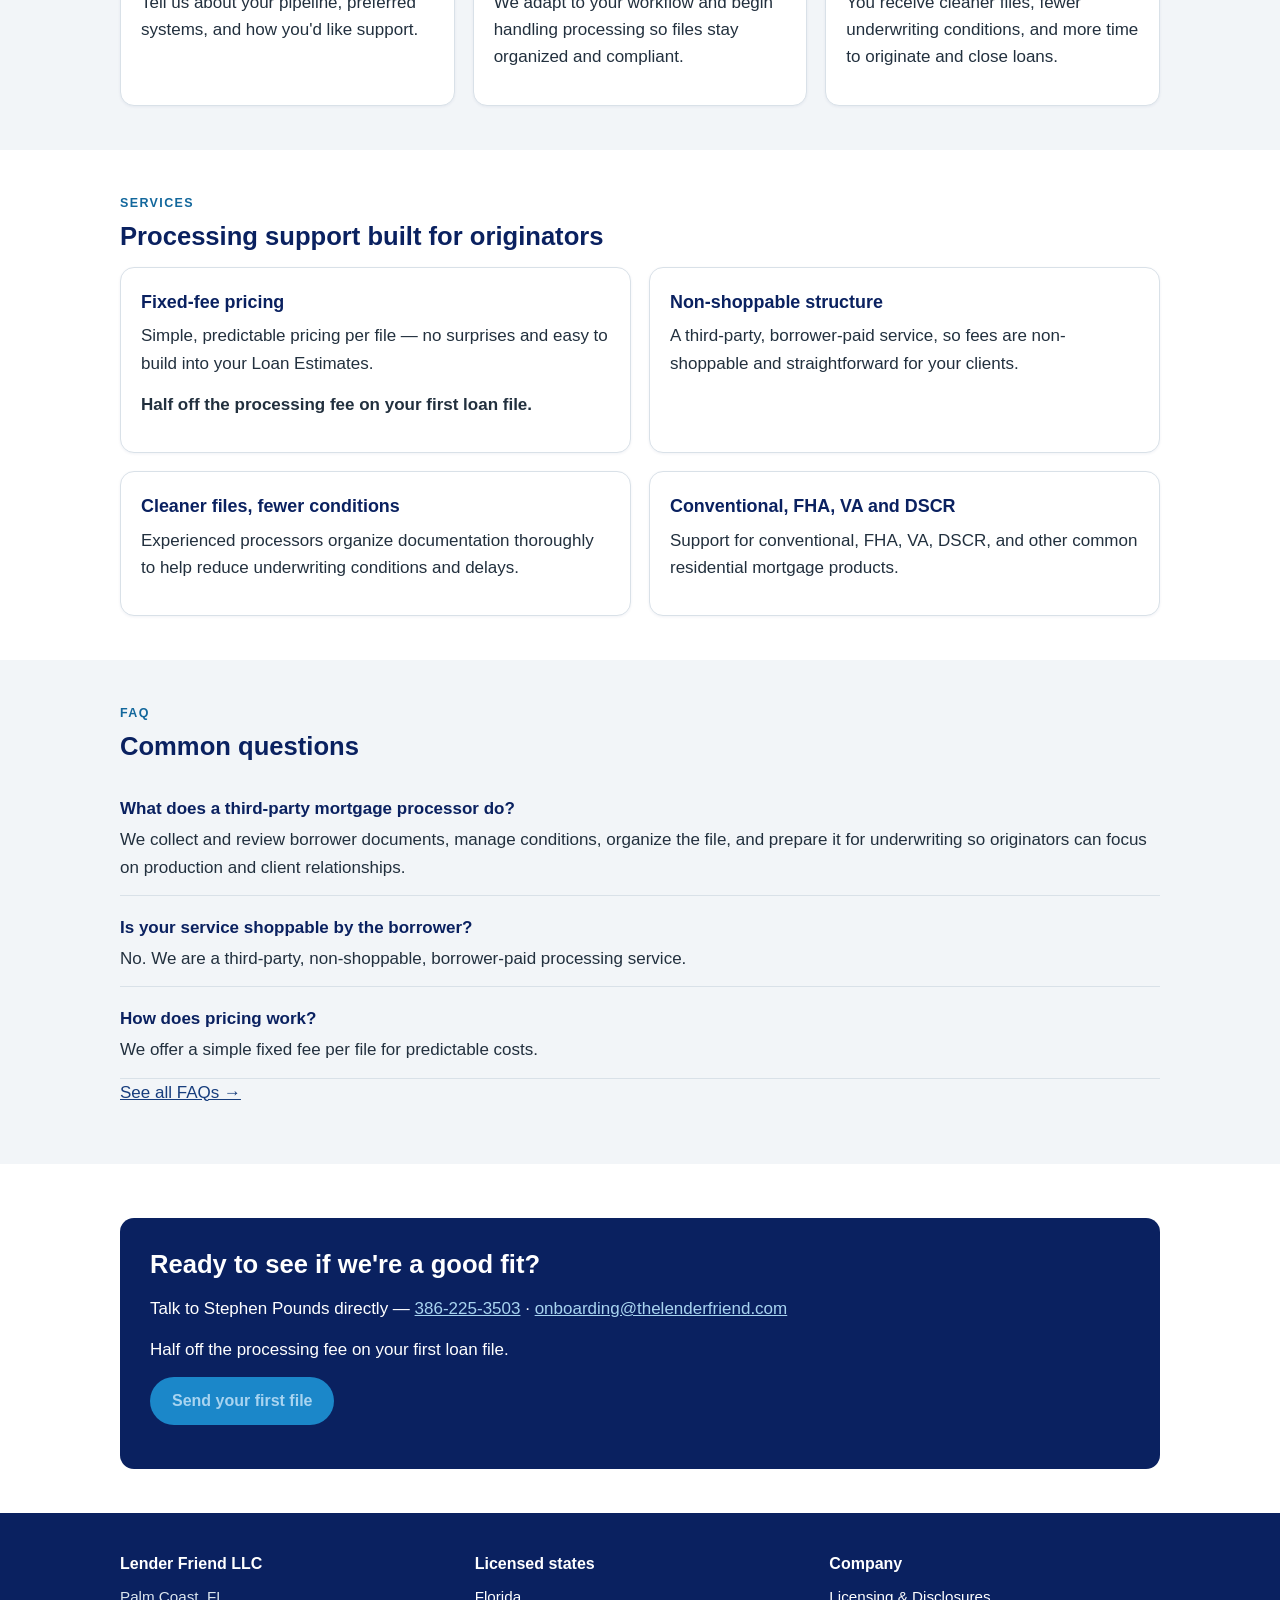
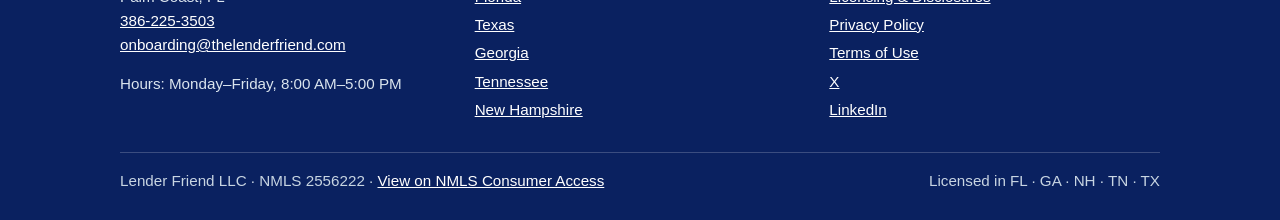
==== commit 49c8d609: "Fix invisible hero headline: white text on the navy hero (was navy-on-navy)" ====
--- a/index.html
+++ b/index.html
@@ -5,7 +5,7 @@
 <meta name="viewport" content="width=device-width, initial-scale=1">
 <title>Third-Party Mortgage Processing for Loan Originators</title>
 <meta name="description" content="Lender Friend provides third-party mortgage processing — document collection, condition clearing, file organization, and underwriting prep — for one fixed, borrower-paid fee per file. Licensed in FL, TX, GA, NH, and TN.">
-<link rel="stylesheet" href="assets/style.css?v=3">
+<link rel="stylesheet" href="assets/style.css?v=4">
 </head>
 <body>
 <header class="site-header">
--- a/assets/style.css
+++ b/assets/style.css
@@ -47,7 +47,7 @@
 /* Hero */
 .hero{background:linear-gradient(160deg,var(--navy) 0%,var(--navy-light) 100%);color:#fff;padding:56px 0 48px}
 .hero .eyebrow{text-transform:uppercase;letter-spacing:1.6px;font-size:.8rem;color:#c8d5e2;margin:0 0 10px}
-.hero h1{font-size:2.35rem;line-height:1.2;margin:0 0 16px;max-width:22em}
+.hero h1{font-size:2.35rem;line-height:1.2;margin:0 0 16px;max-width:22em;color:#fff}
 .hero p.lede{font-size:1.15rem;color:#e7eef5;max-width:44em;margin:0 0 22px}
 .hero .badges{display:flex;gap:12px;flex-wrap:wrap;margin-top:26px}
 .badge{background:rgba(255,255,255,.09);border:1px solid rgba(255,255,255,.25);border-radius:var(--radius);
